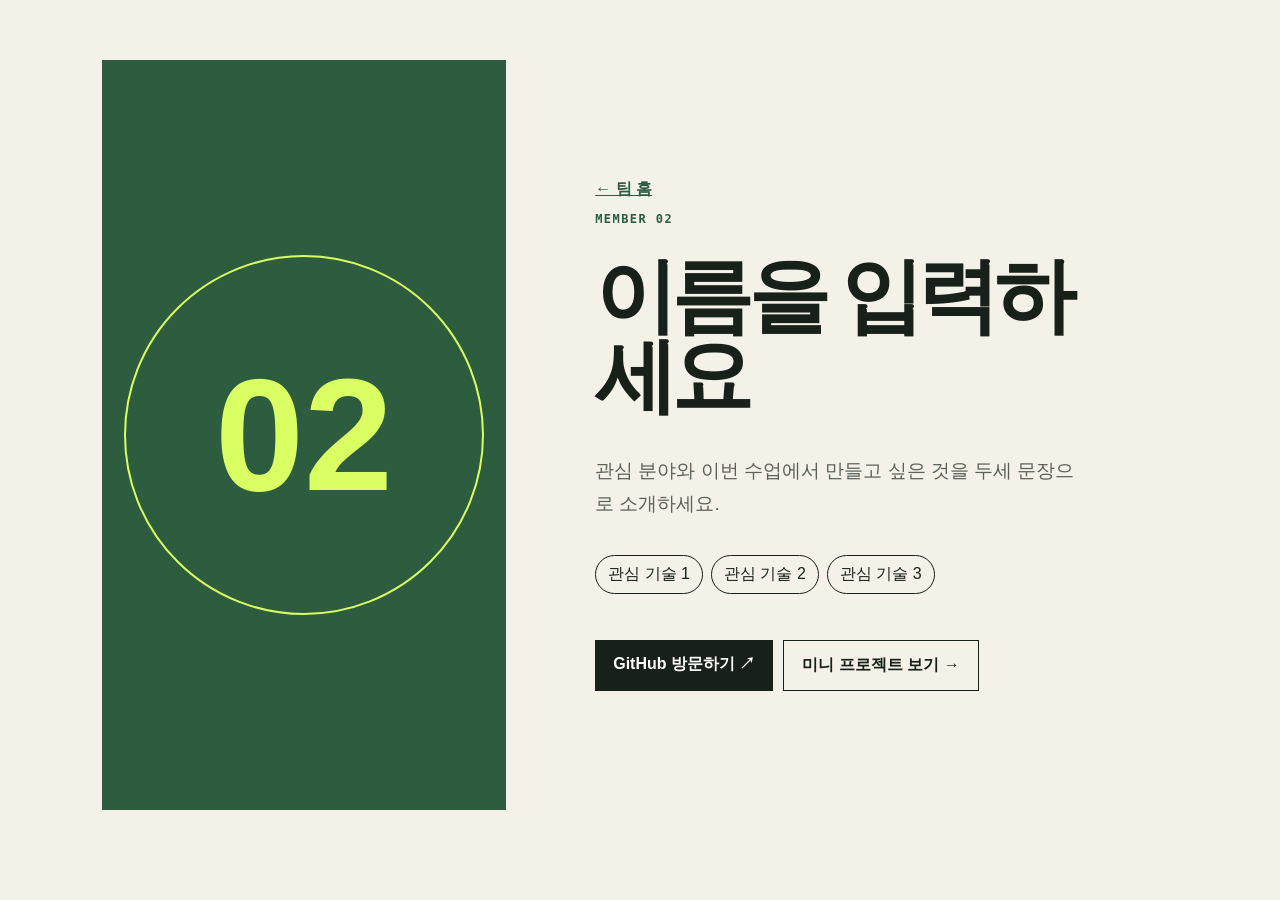
==== members/member-02.html @ 3bf032d6 "Initial commit" ====
<!doctype html>
<html lang="ko">
<head>
  <meta charset="utf-8">
  <meta name="viewport" content="width=device-width,initial-scale=1">
  <!-- TODO 02: 실제 이름이 드러나는 title로 바꾸세요. -->
  <title>2번 팀원</title>
  <link rel="stylesheet" href="../styles.css">
</head>
<body>
  <main class="profile">
    <section class="profile-visual"><div class="avatar">02</div></section>
    <section class="profile-content">
      <a class="back" href="../index.html">← 팀 홈</a>
      <!-- TODO 02: 이름, 소개, 기술, GitHub 주소를 본인 정보로 바꾸세요. -->
      <p class="eyebrow">MEMBER 02</p>
      <h1>이름을 입력하세요</h1>
      <p class="intro">관심 분야와 이번 수업에서 만들고 싶은 것을 두세 문장으로 소개하세요.</p>
      <ul class="skills">
        <li>관심 기술 1</li>
        <li>관심 기술 2</li>
        <li>관심 기술 3</li>
      </ul>
      <div class="profile-actions">
        <a class="github" href="https://github.com/" target="_blank" rel="noreferrer">GitHub 방문하기 ↗</a>
        <!-- TODO 02: 아래 상대경로가 본인의 프로젝트 페이지로 연결되는지 확인하세요. -->
        <a class="project-link" href="../projects/project-02.html">미니 프로젝트 보기 →</a>
      </div>
    </section>
  </main>
</body>
</html>
---- styles.css ----
:root{--ink:#172019;--paper:#f4f1e8;--green:#2d5c3f;--lime:#d9ff63;--line:#c8c7bb}
*{box-sizing:border-box}body{margin:0;background:var(--paper);color:var(--ink);font-family:Arial,"Noto Sans KR",sans-serif}
.hero{padding:80px clamp(24px,8vw,120px);border-bottom:1px solid var(--line)}.eyebrow{color:var(--green);font:800 12px monospace;letter-spacing:.12em}
h1{max-width:900px;margin:18px 0;font-size:clamp(48px,8vw,96px);line-height:.98;letter-spacing:-.07em}.hero>p:last-child{color:#596159;font-size:18px}
main{padding:60px clamp(24px,8vw,120px) 90px}.team-grid{display:grid;grid-template-columns:repeat(3,1fr);border-top:1px solid var(--ink);border-left:1px solid var(--ink)}
.member-card{min-height:240px;padding:24px;display:flex;flex-direction:column;color:inherit;text-decoration:none;border-right:1px solid var(--ink);border-bottom:1px solid var(--ink);transition:.18s}
.member-card:hover{background:var(--lime);transform:translateY(-4px)}.member-card span{color:var(--green);font:800 12px monospace}.member-card h2{margin:40px 0 0;font-size:28px}.member-card p{margin-top:auto;font-size:13px}
.profile{min-height:100vh;display:grid;grid-template-columns:.75fr 1.25fr}.profile-visual{display:grid;place-items:center;background:var(--green);color:var(--lime)}.avatar{display:grid;place-items:center;width:min(52vw,360px);aspect-ratio:1;border:2px solid var(--lime);border-radius:50%;font-size:clamp(72px,13vw,160px);font-weight:900}
.profile-content{padding:clamp(32px,7vw,100px);display:flex;flex-direction:column;justify-content:center}.back{color:var(--green);font-weight:750}.profile h1{font-size:clamp(44px,7vw,82px)}.intro{max-width:660px;color:#596159;font-size:19px;line-height:1.75}
.skills{display:flex;flex-wrap:wrap;gap:8px;padding:0;list-style:none}.skills li{padding:8px 12px;border:1px solid var(--ink);border-radius:30px}.profile-actions{display:flex;flex-wrap:wrap;gap:10px;margin-top:30px}.github,.project-link{display:inline-block;padding:14px 18px;text-decoration:none;font-weight:750}.github{background:var(--ink);color:white}.project-link{border:1px solid var(--ink);color:var(--ink)}
.project{max-width:1000px;margin:0 auto;padding:clamp(40px,8vw,100px)}.project h1{max-width:850px}.project-problem{max-width:760px;margin:32px 0;padding:24px;border-left:6px solid var(--green);background:white;font-size:20px;line-height:1.7}.project-section{padding:30px 0;border-top:1px solid var(--line)}.project-section h2{font-size:28px}.project-section p,.project-section li{max-width:760px;color:#596159;font-size:18px;line-height:1.7}
a:focus-visible{outline:4px solid var(--green);outline-offset:4px}
footer{padding:24px clamp(24px,8vw,120px);border-top:1px solid var(--line);font:700 11px monospace}
@media(max-width:760px){.team-grid{grid-template-columns:1fr}.member-card{min-height:180px}.profile{grid-template-columns:1fr}.profile-visual{min-height:42vh}.avatar{width:210px}.profile-content{min-height:58vh}}
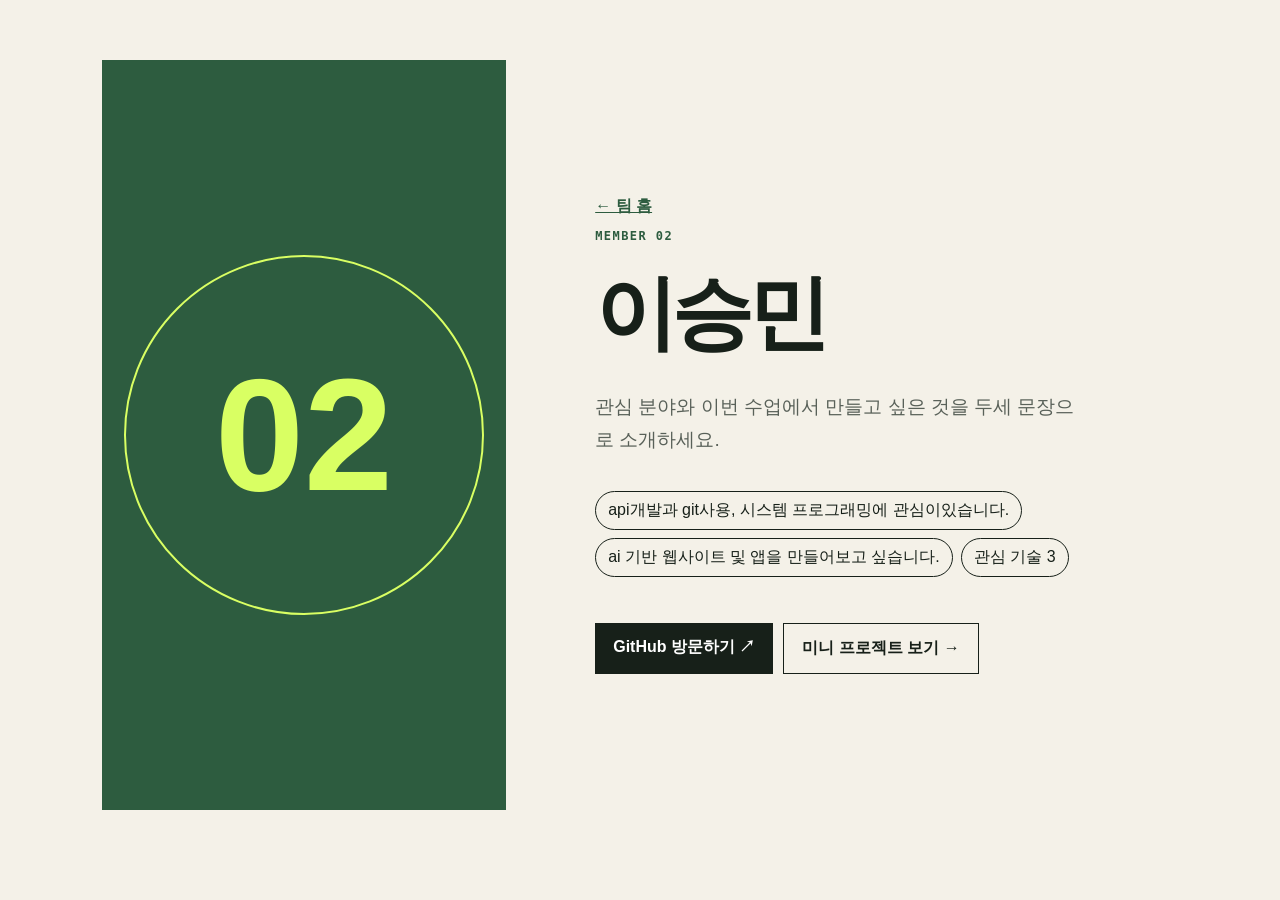
==== commit de4bbb59: "feat: 2번 팀원 소개 페이지 완성" ====
--- a/members/member-02.html
+++ b/members/member-02.html
@@ -4,7 +4,7 @@
   <meta charset="utf-8">
   <meta name="viewport" content="width=device-width,initial-scale=1">
   <!-- TODO 02: 실제 이름이 드러나는 title로 바꾸세요. -->
-  <title>2번 팀원</title>
+  <title>이승민</title>
   <link rel="stylesheet" href="../styles.css">
 </head>
 <body>
@@ -14,11 +14,11 @@
       <a class="back" href="../index.html">← 팀 홈</a>
       <!-- TODO 02: 이름, 소개, 기술, GitHub 주소를 본인 정보로 바꾸세요. -->
       <p class="eyebrow">MEMBER 02</p>
-      <h1>이름을 입력하세요</h1>
+      <h1>이승민</h1>
       <p class="intro">관심 분야와 이번 수업에서 만들고 싶은 것을 두세 문장으로 소개하세요.</p>
       <ul class="skills">
-        <li>관심 기술 1</li>
-        <li>관심 기술 2</li>
+        <li>api개발과 git사용, 시스템 프로그래밍에 관심이있습니다.</li>
+        <li>ai 기반 웹사이트 및 앱을 만들어보고 싶습니다. </li>
         <li>관심 기술 3</li>
       </ul>
       <div class="profile-actions">
